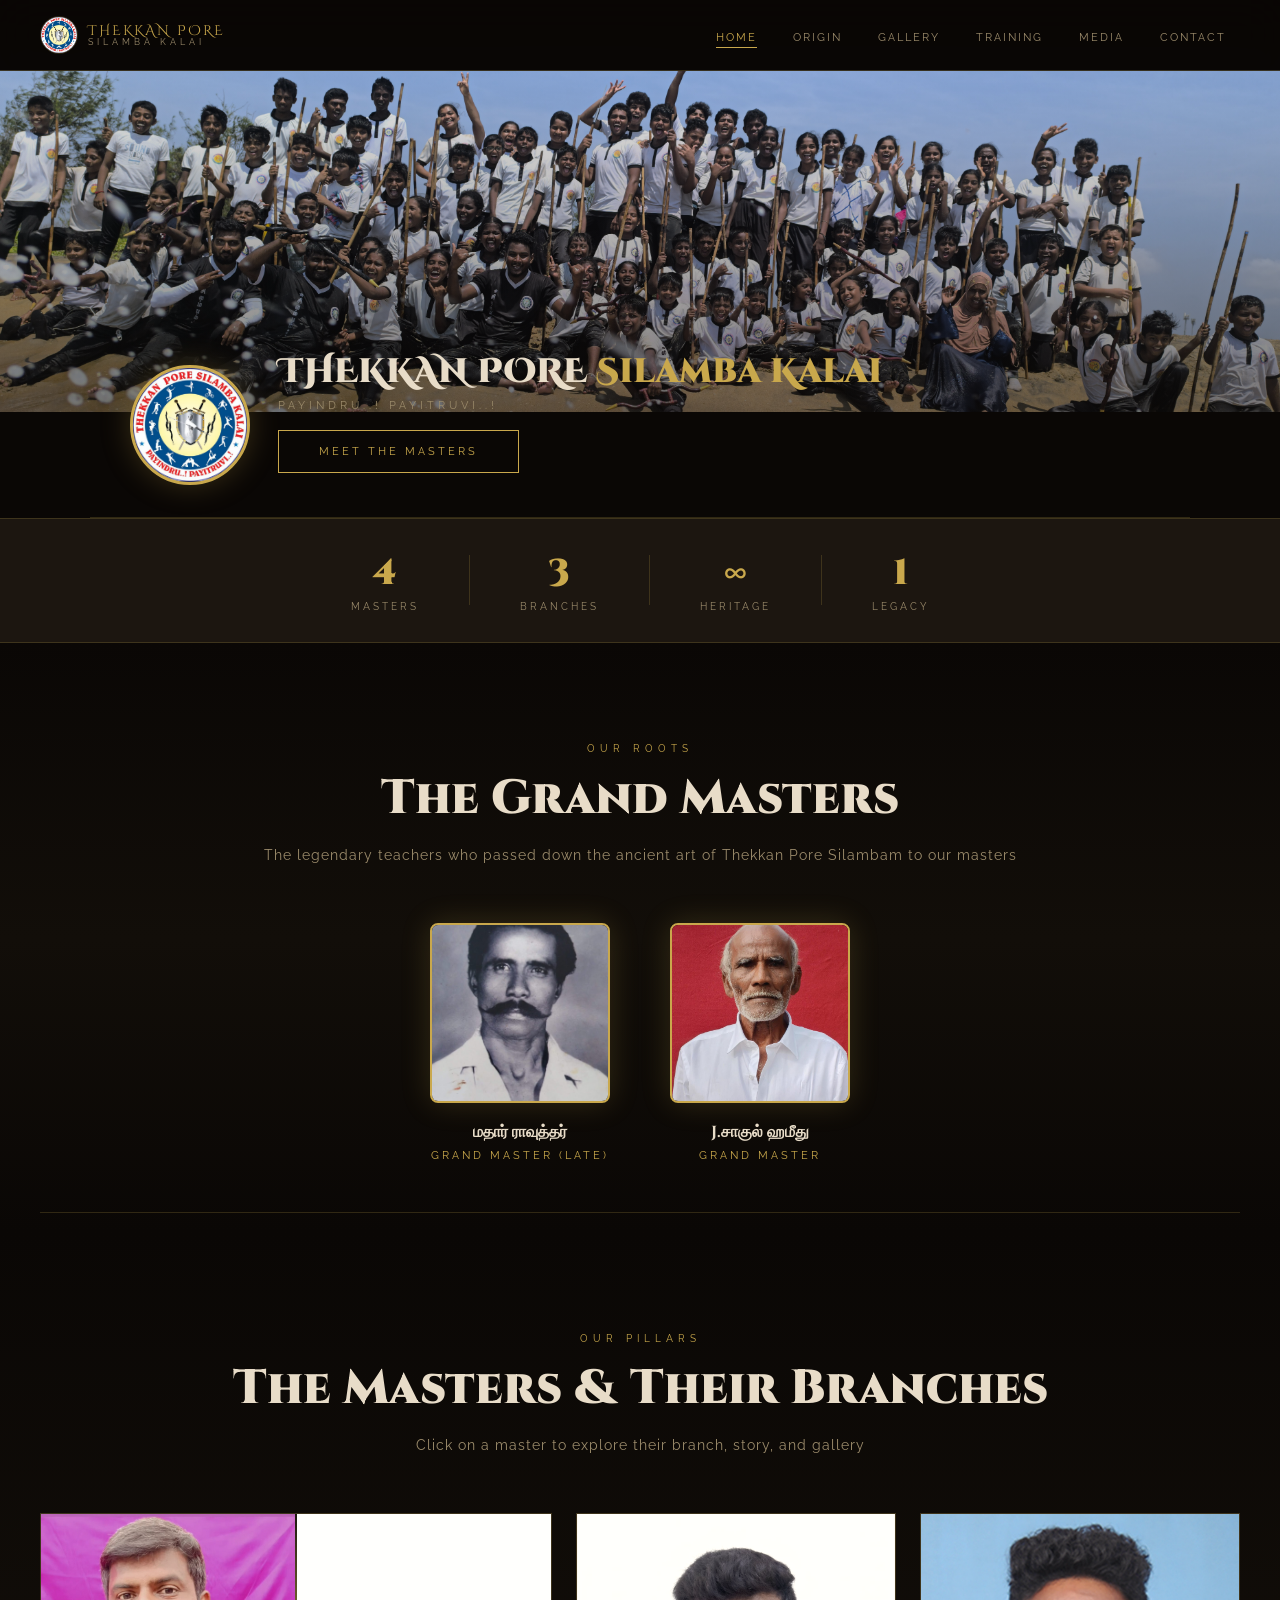
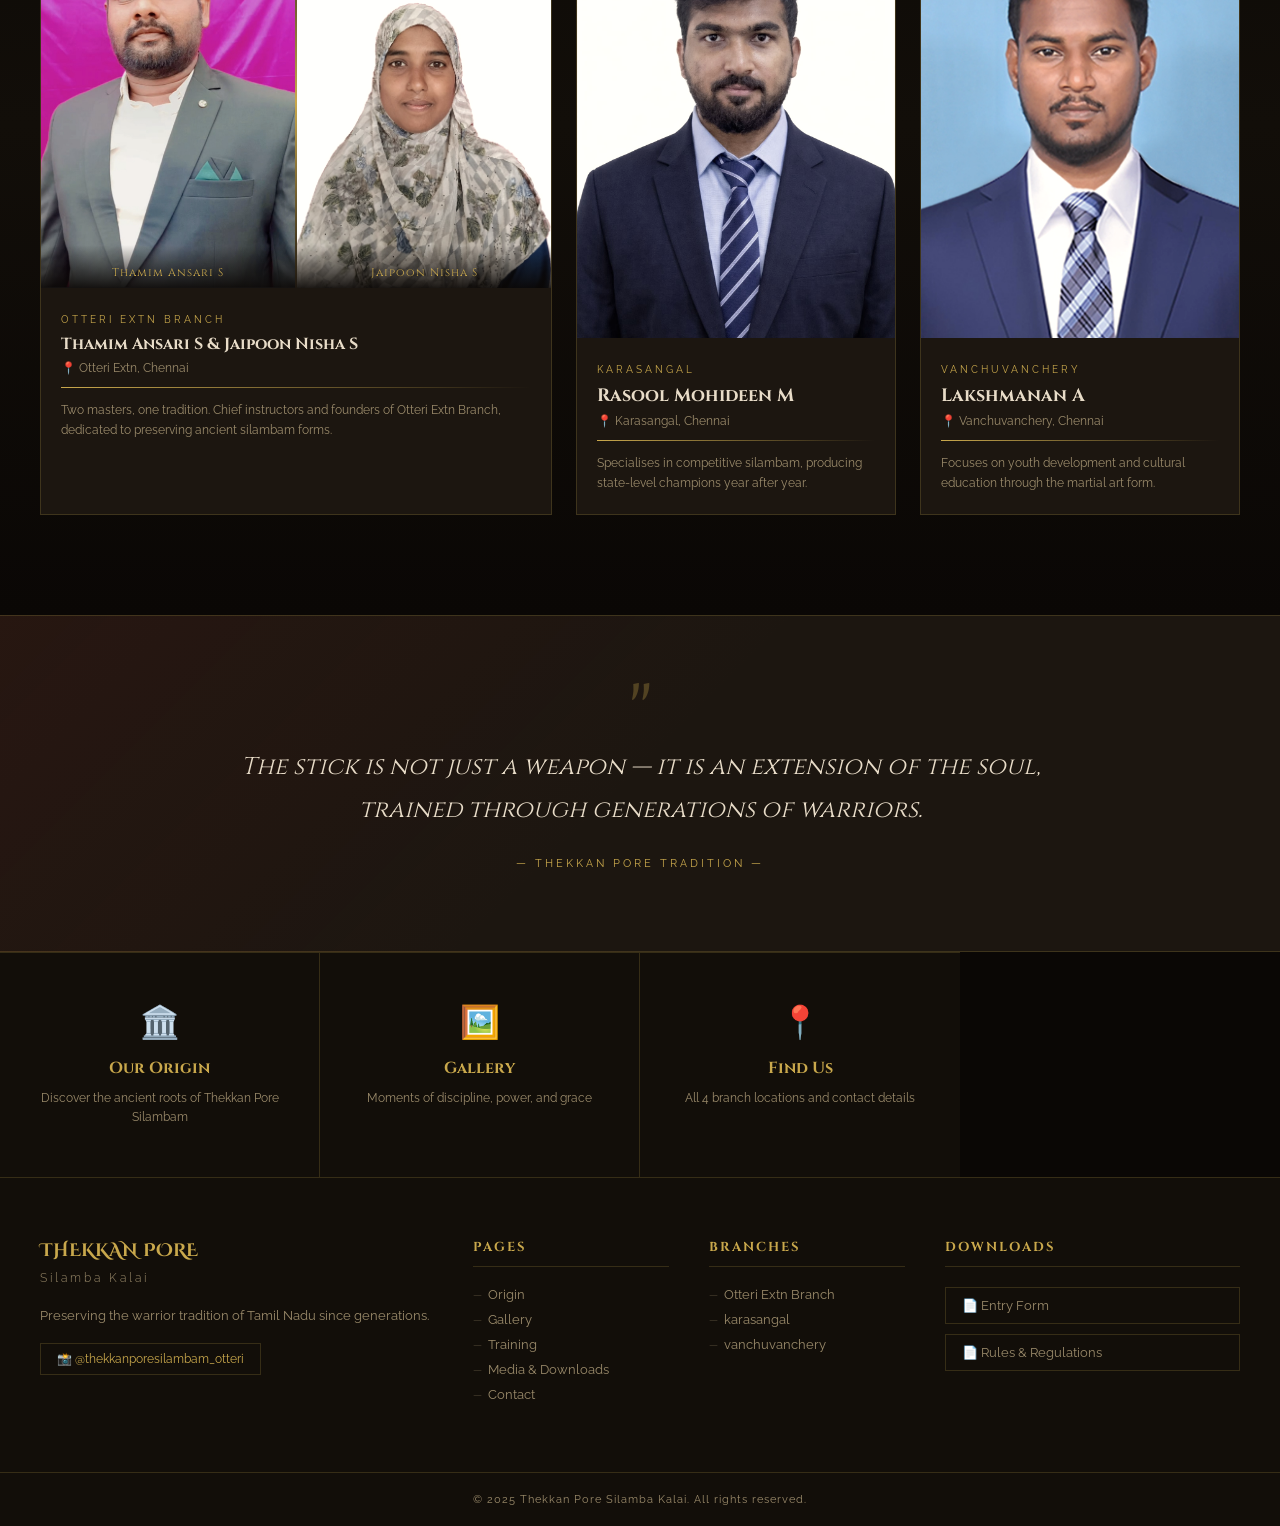
==== index.html @ deb28e99 "Add files via upload" ====
<!DOCTYPE html>
<html lang="en">
<head>
  <meta charset="UTF-8" />
  <meta name="viewport" content="width=device-width, initial-scale=1.0"/>
  <title>Thekkan Pore Silamba Kalai</title>
  <link rel="stylesheet" href="css/style.css" />
  <link href="https://fonts.googleapis.com/css2?family=Cinzel+Decorative:wght@700;900&family=Cinzel:wght@400;600;900&family=Raleway:wght@300;400;600&display=swap" rel="stylesheet"/>
</head>
<body>
  <!-- NAV -->
  <nav class="navbar" id="navbar">
    <div class="nav-logo">
      <img src="images/class-logo.png" alt="Silambam Class Logo" class="nav-class-logo" onerror="this.style.display='none'"/>
      <div class="nav-logo-text">
        <span class="logo-tamil">THEKKAN PORE</span>
        <span class="logo-sub">SILAMBA KALAI</span>
      </div>
    </div>
    <div class="nav-toggle" id="navToggle">☰</div>
    <ul class="nav-links" id="navLinks">
      <li><a href="index.html" class="active">Home</a></li>
      <li><a href="pages/origin.html">Origin</a></li>
      <li><a href="pages/gallery.html">Gallery</a></li>
      <li><a href="pages/training.html">Training</a></li>
      <li><a href="pages/media.html">Media</a></li>
      <li><a href="pages/contact.html">Contact</a></li>
    </ul>
  </nav>

  <!-- HERO BANNER -->
  <header class="hero-banner">
    <div class="hero-banner-img">
      <img src="images/banner.jpg" alt="Thekkan Pore Silamba Kalai Banner" onerror="this.style.display='none'"/>
    </div>
    <div class="hero-banner-overlay"></div>
  </header>

  <!-- PROFILE SECTION (YouTube-style) -->
  <div class="profile-section">
    <div class="profile-logo-wrap">
      <img src="images/profile-logo.png" alt="Thekkan Pore Silamba Kalai" class="profile-logo" onerror="this.src='images/class-logo.png'"/>
    </div>
    <div class="profile-info">
      <h1 class="profile-name">THEKKAN PORE <span>Silamba Kalai</span></h1>
      <p class="profile-tagline">PAYINDRU..! PAYITRUVI..!</p>
      <a href="#masters" class="hero-btn">Meet the Masters</a>
    </div>
  </div>

  <!-- ABOUT STRIP -->
  <section class="about-strip">
    <div class="strip-item">
      <span class="strip-num">4</span>
      <span class="strip-label">Masters</span>
    </div>
    <div class="strip-divider"></div>
    <div class="strip-item">
      <span class="strip-num">3</span>
      <span class="strip-label">Branches</span>
    </div>
    <div class="strip-divider"></div>
    <div class="strip-item">
      <span class="strip-num">∞</span>
      <span class="strip-label">Heritage</span>
    </div>
    <div class="strip-divider"></div>
    <div class="strip-item">
      <span class="strip-num">1</span>
      <span class="strip-label">Legacy</span>
    </div>
  </section>

  <!-- GRAND MASTERS SECTION -->
  <section class="masters-section" id="grandmasters" style="padding-bottom:20px;">
    <div class="section-header">
      <p class="section-pre">Our Roots</p>
      <h2 class="section-title">The Grand Masters</h2>
      <p class="section-desc">The legendary teachers who passed down the ancient art of Thekkan Pore Silambam to our masters</p>
    </div>
    <div style="display:flex;justify-content:center;gap:60px;flex-wrap:wrap;margin-top:40px;">

      <!-- Grand Master 1 -->
      <div class="scroll-reveal" style="text-align:center;">
        <div style="width:180px;height:180px;border-radius:8px;overflow:hidden;border:2px solid var(--gold);margin:0 auto 18px;box-shadow:0 0 30px rgba(201,168,76,0.2);">
          <img src="images/grandmaster1.jpg" alt="Grand Master 1"
            onerror="this.src='images/placeholder.jpg'"
            style="width:100%;height:100%;object-fit:cover;"/>
        </div>
        <h3 style="font-family:'Cinzel',serif;font-size:16px;color:var(--text);margin-bottom:6px;">மதார் ராவுத்தர்</h3>
        <p style="font-size:11px;letter-spacing:3px;color:var(--gold);text-transform:uppercase;">Grand Master (LATE)</p>
      </div>

      <!-- Grand Master 2 -->
      <div class="scroll-reveal" style="text-align:center;">
        <div style="width:180px;height:180px;border-radius:8px;overflow:hidden;border:2px solid var(--gold);margin:0 auto 18px;box-shadow:0 0 30px rgba(201,168,76,0.2);">
          <img src="images/grandmaster2.jpg" alt="Grand Master 2"
            onerror="this.src='images/placeholder.jpg'"
            style="width:100%;height:100%;object-fit:cover;"/>
        </div>
        <h3 style="font-family:'Cinzel',serif;font-size:16px;color:var(--text);margin-bottom:6px;">J.சாகுல் ஹமீது</h3>
        <p style="font-size:11px;letter-spacing:3px;color:var(--gold);text-transform:uppercase;">Grand Master</p>
      </div>

    </div>
    <div style="text-align:center;margin-top:50px;border-bottom:1px solid var(--border);padding-bottom:0;"></div>
  </section>

  <!-- MASTERS SECTION -->
  <section class="masters-section" id="masters">
    <div class="section-header">
      <p class="section-pre">Our Pillars</p>
      <h2 class="section-title">The Masters & Their Branches</h2>
      <p class="section-desc">Click on a master to explore their branch, story, and gallery</p>
    </div>
    <div class="masters-grid masters-grid-3">

      <!-- BRANCH I — 2 Masters side by side -->
      <div class="master-card branch1-double" onclick="window.location='pages/branch1.html'" data-branch="1">
        <div class="card-glow"></div>
        <!-- Double photo row -->
        <div class="double-img-row">
          <div class="double-img-wrap">
            <img src="images/master1.jpg" alt="Master 1" onerror="this.src='images/placeholder.jpg'" />
            <div class="double-name">Thamim Ansari S</div>
          </div>
          <div class="double-divider"></div>
          <div class="double-img-wrap">
            <img src="images/master2.jpg" alt="Master 2" onerror="this.src='images/placeholder.jpg'" />
            <div class="double-name">Jaipoon Nisha S</div>
          </div>
          <div class="card-overlay">
            <span class="card-cta">Enter Branch →</span>
          </div>
        </div>
        <div class="card-info">
          <span class="card-branch">Otteri Extn Branch</span>
          <h3 class="card-name" style="font-size:16px;">Thamim Ansari S &amp; Jaipoon Nisha S</h3>
          <p class="card-location">📍 Otteri Extn, Chennai</p>
          <div class="card-border-line"></div>
          <p class="card-desc">Two masters, one tradition. Chief instructors and founders of Otteri Extn Branch, dedicated to preserving ancient silambam forms.</p>
        </div>
      </div>

      <!-- BRANCH II — Master 3 -->
      <div class="master-card" onclick="window.location='pages/branch2.html'" data-branch="2">
        <div class="card-glow"></div>
        <div class="card-img-wrap">
          <img src="images/master3.jpg" alt="Master 3" onerror="this.src='images/placeholder.jpg'" />
          <div class="card-overlay">
            <span class="card-cta">Enter Branch →</span>
          </div>
        </div>
        <div class="card-info">
          <span class="card-branch">karasangal</span>
          <h3 class="card-name">Rasool Mohideen M</h3>
          <p class="card-location">📍 Karasangal, Chennai</p>
          <div class="card-border-line"></div>
          <p class="card-desc">Specialises in competitive silambam, producing state-level champions year after year.</p>
        </div>
      </div>

      <!-- BRANCH III — Master 4 -->
      <div class="master-card" onclick="window.location='pages/branch3.html'" data-branch="3">
        <div class="card-glow"></div>
        <div class="card-img-wrap">
          <img src="images/master4.jpg" alt="Master 4" onerror="this.src='images/placeholder.jpg'" />
          <div class="card-overlay">
            <span class="card-cta">Enter Branch →</span>
          </div>
        </div>
        <div class="card-info">
          <span class="card-branch">vanchuvanchery</span>
          <h3 class="card-name">Lakshmanan A</h3>
          <p class="card-location">📍 Vanchuvanchery, Chennai</p>
          <div class="card-border-line"></div>
          <p class="card-desc">Focuses on youth development and cultural education through the martial art form.</p>
        </div>
      </div>

    </div>
  </section>

  <!-- QUOTE BANNER -->
  <section class="quote-banner">
    <div class="quote-inner">
      <span class="quote-mark">"</span>
      <p class="quote-text">The stick is not just a weapon — it is an extension of the soul, trained through generations of warriors.</p>
      <span class="quote-author">— Thekkan Pore Tradition —  </span>
    </div>
  </section>

  <!-- QUICK LINKS -->
  <section class="quick-links">
    <a href="pages/origin.html" class="ql-card">
      <div class="ql-icon">🏛️</div>
      <h3>Our Origin</h3>
      <p>Discover the ancient roots of Thekkan Pore Silambam</p>
    </a>
    <a href="pages/gallery.html" class="ql-card">
      <div class="ql-icon">🖼️</div>
      <h3>Gallery</h3>
      <p>Moments of discipline, power, and grace</p>
    </a>
       </a>
    <a href="pages/contact.html" class="ql-card">
      <div class="ql-icon">📍</div>
      <h3>Find Us</h3>
      <p>All 4 branch locations and contact details</p>
    </a>
  </section>

  <!-- FOOTER -->
  <footer class="site-footer">
    <div class="footer-top">
      <div class="footer-brand">
        <h2>THEKKAN PORE<br/><span>Silamba Kalai</span></h2>
        <p>Preserving the warrior tradition of Tamil Nadu since generations.</p>
        <a href="https://instagram.com/thekkanporesilambam_otteri" target="_blank" class="insta-link">📸 @thekkanporesilambam_otteri</a>
      </div>
      <div class="footer-links">
        <h4>Pages</h4>
        <ul>
          <li><a href="pages/origin.html">Origin</a></li>
          <li><a href="pages/gallery.html">Gallery</a></li>
          <li><a href="pages/training.html">Training</a></li>
          <li><a href="pages/media.html">Media & Downloads</a></li>
          <li><a href="pages/contact.html">Contact</a></li>
        </ul>
      </div>
      <div class="footer-branches">
        <h4>Branches</h4>
        <ul>
          <li><a href="pages/branch1.html">Otteri Extn Branch</a></li>
          <li><a href="pages/branch2.html">karasangal</a></li>
          <li><a href="pages/branch3.html">vanchuvanchery</a></li>
        </ul>
      </div>
      <div class="footer-downloads">
        <h4>Downloads</h4>
        <a href="pdfs/entry-form.pdf" class="pdf-btn" download>📄 Entry Form</a>
        <a href="pdfs/rules.pdf" class="pdf-btn" download>📄 Rules & Regulations</a>
      </div>
    </div>
    <div class="footer-bottom">
      <p>© 2025 Thekkan Pore Silamba Kalai. All rights reserved.</p>
    </div>
  </footer>

  <script src="js/main.js"></script>
</body>
</html>
---- css/style.css ----
/* ===== CSS VARIABLES ===== */
:root {
  --gold: #C9A84C;
  --gold-light: #F0C96E;
  --gold-dark: #8B6914;
  --crimson: #8B1A1A;
  --crimson-light: #B22222;
  --dark: #0A0705;
  --dark2: #120E09;
  --dark3: #1C1610;
  --dark4: #2A2018;
  --text: #E8DCC8;
  --text-muted: #9B8B6B;
  --border: rgba(201,168,76,0.2);
  --shadow-gold: 0 0 40px rgba(201,168,76,0.15);
  --transition: all 0.4s cubic-bezier(0.23, 1, 0.32, 1);
}

/* ===== RESET & BASE ===== */
*, *::before, *::after { box-sizing: border-box; margin: 0; padding: 0; }

html { scroll-behavior: smooth; }

body {
  font-family: 'Raleway', sans-serif;
  background: var(--dark);
  color: var(--text);
  overflow-x: hidden;
  cursor: default;
}

/* ===== PARTICLE CANVAS ===== */
/* ===== SCROLLBAR ===== */
::-webkit-scrollbar { width: 6px; }
::-webkit-scrollbar-track { background: var(--dark2); }
::-webkit-scrollbar-thumb { background: var(--gold-dark); border-radius: 3px; }

/* ===== NAVBAR ===== */
.navbar {
  position: fixed;
  top: 0; left: 0; right: 0;
  z-index: 1000;
  display: flex;
  align-items: center;
  justify-content: space-between;
  padding: 16px 40px;
  background: rgba(10,7,5,0.85);
  backdrop-filter: blur(20px);
  border-bottom: 1px solid var(--border);
  transition: var(--transition);
}
.navbar.scrolled {
  padding: 10px 40px;
  background: rgba(10,7,5,0.97);
}
.nav-logo {
  display: flex;
  flex-direction: row;
  align-items: center;
  gap: 10px;
  line-height: 1;
  text-decoration: none;
}
.nav-class-logo {
  width: 38px;
  height: 38px;
  object-fit: contain;
  border-radius: 50%;
  border: 1px solid var(--border);
}
.nav-logo-text {
  display: flex;
  flex-direction: column;
  line-height: 1;
}
.logo-tamil {
  font-family: 'Cinzel Decorative', serif;
  font-size: 14px;
  color: var(--gold);
  letter-spacing: 2px;
}
.logo-sub {
  font-size: 9px;
  letter-spacing: 4px;
  color: var(--text-muted);
  text-transform: uppercase;
}
.nav-links {
  display: flex;
  list-style: none;
  gap: 8px;
}
.nav-links a {
  color: var(--text-muted);
  text-decoration: none;
  font-size: 11px;
  letter-spacing: 2px;
  text-transform: uppercase;
  padding: 8px 14px;
  border-radius: 2px;
  transition: var(--transition);
  position: relative;
}
.nav-links a::after {
  content: '';
  position: absolute;
  bottom: 4px; left: 50%; right: 50%;
  height: 1px;
  background: var(--gold);
  transition: var(--transition);
}
.nav-links a:hover::after,
.nav-links a.active::after {
  left: 14px; right: 14px;
}
.nav-links a:hover,
.nav-links a.active {
  color: var(--gold);
}
.nav-toggle {
  display: none;
  font-size: 22px;
  cursor: pointer;
  color: var(--gold);
}

/* ===== HERO BANNER (YouTube-style) ===== */
.hero-banner {
  position: relative;
  width: 100%;
  height: 38vh;
  min-height: 220px;
  max-height: 400px;
  overflow: hidden;
  margin-top: 70px;
  background: linear-gradient(180deg, #1C1008 0%, #0A0705 100%);
}
.hero-banner-img {
  position: absolute;
  inset: 0;
}
.hero-banner-img img {
  width: 100%;
  height: 100%;
  object-fit: cover;
  object-position: center;
  display: block;
}
.hero-banner-overlay {
  position: absolute;
  inset: 0;
  background: linear-gradient(180deg, rgba(10,7,5,0.1) 0%, rgba(10,7,5,0.55) 100%);
}

/* ===== PROFILE SECTION (YouTube-style) ===== */
.profile-section {
  max-width: 1100px;
  margin: 0 auto;
  padding: 0 40px;
  display: flex;
  align-items: flex-end;
  gap: 28px;
  position: relative;
  margin-top: -60px;
  padding-bottom: 32px;
  border-bottom: 1px solid var(--border);
  z-index: 10;
}
.profile-logo-wrap {
  flex-shrink: 0;
  width: 120px;
  height: 120px;
  border-radius: 50%;
  border: 3px solid var(--gold);
  overflow: hidden;
  background: var(--dark2);
  box-shadow: 0 0 30px rgba(201,168,76,0.25);
}
.profile-logo {
  width: 100%;
  height: 100%;
  object-fit: cover;
  display: block;
}
.profile-info {
  padding-bottom: 8px;
}
.profile-name {
  font-family: 'Cinzel Decorative', serif;
  font-size: clamp(18px, 3vw, 34px);
  font-weight: 900;
  color: var(--text);
  margin-bottom: 6px;
  line-height: 1.2;
}
.profile-name span {
  color: var(--gold);
}
.profile-tagline {
  font-size: 11px;
  letter-spacing: 4px;
  color: var(--text-muted);
  text-transform: uppercase;
  margin-bottom: 18px;
}
.hero-btn {
  display: inline-block;
  padding: 14px 40px;
  border: 1px solid var(--gold);
  color: var(--gold);
  text-decoration: none;
  font-size: 11px;
  letter-spacing: 3px;
  text-transform: uppercase;
  transition: var(--transition);
  position: relative;
  overflow: hidden;
}
.hero-btn::before {
  content: '';
  position: absolute;
  top: 0; left: -100%;
  width: 100%; height: 100%;
  background: var(--gold);
  transition: var(--transition);
  z-index: -1;
}
.hero-btn:hover {
  color: var(--dark);
}
.hero-btn:hover::before {
  left: 0;
}


/* ===== REVEAL ANIMATIONS ===== */
.reveal-up {
  opacity: 0;
  transform: translateY(30px);
  animation: revealUp 0.8s cubic-bezier(0.23,1,0.32,1) forwards;
}
.delay-1 { animation-delay: 0.2s; }
.delay-2 { animation-delay: 0.4s; }
.delay-3 { animation-delay: 0.6s; }
@keyframes revealUp {
  to { opacity: 1; transform: translateY(0); }
}

/* ===== ABOUT STRIP ===== */
.about-strip {
  display: flex;
  align-items: center;
  justify-content: center;
  gap: 0;
  padding: 30px 40px;
  background: var(--dark3);
  border-top: 1px solid var(--border);
  border-bottom: 1px solid var(--border);
  position: relative;
  z-index: 2;
}
.strip-item {
  display: flex;
  flex-direction: column;
  align-items: center;
  padding: 0 50px;
}
.strip-num {
  font-family: 'Cinzel', serif;
  font-size: 36px;
  font-weight: 900;
  color: var(--gold);
}
.strip-label {
  font-size: 10px;
  letter-spacing: 3px;
  text-transform: uppercase;
  color: var(--text-muted);
  margin-top: 4px;
}
.strip-divider {
  width: 1px;
  height: 50px;
  background: var(--border);
}

/* ===== SECTION HEADER ===== */
.section-header {
  text-align: center;
  margin-bottom: 60px;
}
.section-pre {
  font-size: 10px;
  letter-spacing: 5px;
  text-transform: uppercase;
  color: var(--gold);
  margin-bottom: 12px;
}
.section-title {
  font-family: 'Cinzel', serif;
  font-size: clamp(24px, 4vw, 48px);
  font-weight: 900;
  color: var(--text);
  margin-bottom: 16px;
}
.section-desc {
  color: var(--text-muted);
  font-size: 14px;
  letter-spacing: 1px;
}

/* ===== MASTERS SECTION ===== */
.masters-section {
  padding: 100px 40px;
  position: relative;
  z-index: 2;
  background: linear-gradient(180deg, var(--dark) 0%, var(--dark2) 50%, var(--dark) 100%);
}
.masters-grid {
  display: grid;
  grid-template-columns: repeat(4, 1fr);
  gap: 24px;
  max-width: 1300px;
  margin: 0 auto;
}
.master-card {
  background: var(--dark3);
  border: 1px solid var(--border);
  cursor: pointer;
  transition: var(--transition);
  position: relative;
  overflow: hidden;
  group: '';
}
.master-card:hover {
  transform: translateY(-8px);
  border-color: var(--gold);
  box-shadow: 0 20px 60px rgba(0,0,0,0.5), 0 0 30px rgba(201,168,76,0.1);
}
.card-glow {
  position: absolute;
  inset: -2px;
  background: linear-gradient(135deg, transparent 30%, rgba(201,168,76,0.08) 100%);
  opacity: 0;
  transition: var(--transition);
  pointer-events: none;
  z-index: 1;
}
.master-card:hover .card-glow { opacity: 1; }

.card-img-wrap {
  position: relative;
  aspect-ratio: 3/4;
  overflow: hidden;
}
.card-img-wrap img {
  width: 100%;
  height: 100%;
  object-fit: cover;
  transition: transform 0.6s cubic-bezier(0.23,1,0.32,1);
  filter: grayscale(20%) sepia(10%);
}
.master-card:hover .card-img-wrap img {
  transform: scale(1.06);
  filter: grayscale(0%);
}
.card-overlay {
  position: absolute;
  inset: 0;
  background: linear-gradient(to top, rgba(10,7,5,0.9) 0%, transparent 60%);
  display: flex;
  align-items: flex-end;
  justify-content: center;
  padding-bottom: 20px;
  opacity: 0;
  transition: var(--transition);
}
.master-card:hover .card-overlay {
  opacity: 1;
}
.card-cta {
  font-size: 11px;
  letter-spacing: 3px;
  text-transform: uppercase;
  color: var(--gold);
  border: 1px solid var(--gold);
  padding: 8px 20px;
}
.card-info {
  padding: 20px;
}
.card-branch {
  font-size: 10px;
  letter-spacing: 3px;
  text-transform: uppercase;
  color: var(--gold);
}
.card-name {
  font-family: 'Cinzel', serif;
  font-size: 18px;
  font-weight: 700;
  color: var(--text);
  margin: 6px 0;
}
.card-location {
  font-size: 12px;
  color: var(--text-muted);
  margin-bottom: 12px;
}
.card-border-line {
  height: 1px;
  background: linear-gradient(90deg, var(--gold), transparent);
  margin-bottom: 12px;
}
.card-desc {
  font-size: 12px;
  color: var(--text-muted);
  line-height: 1.7;
}

/* ===== QUOTE BANNER ===== */
.quote-banner {
  padding: 80px 40px;
  background:
    linear-gradient(135deg, rgba(139,26,26,0.1) 0%, transparent 50%),
    var(--dark3);
  border-top: 1px solid var(--border);
  border-bottom: 1px solid var(--border);
  position: relative;
  z-index: 2;
}
.quote-inner {
  max-width: 800px;
  margin: 0 auto;
  text-align: center;
}
.quote-mark {
  font-family: 'Cinzel Decorative', serif;
  font-size: 80px;
  color: var(--gold);
  opacity: 0.3;
  line-height: 0.5;
  display: block;
  margin-bottom: 10px;
}
.quote-text {
  font-family: 'Cinzel', serif;
  font-size: clamp(16px, 2.5vw, 24px);
  font-weight: 400;
  color: var(--text);
  line-height: 1.8;
  font-style: italic;
  margin-bottom: 20px;
}
.quote-author {
  font-size: 11px;
  letter-spacing: 3px;
  text-transform: uppercase;
  color: var(--gold);
}

/* ===== QUICK LINKS ===== */
.quick-links {
  display: grid;
  grid-template-columns: repeat(4, 1fr);
  position: relative;
  z-index: 2;
}
.ql-card {
  padding: 50px 30px;
  background: var(--dark2);
  border-right: 1px solid var(--border);
  border-top: 1px solid var(--border);
  text-decoration: none;
  color: inherit;
  transition: var(--transition);
  text-align: center;
  display: block;
}
.ql-card:last-child { border-right: none; }
.ql-card:hover {
  background: var(--dark3);
}
.ql-icon {
  font-size: 32px;
  margin-bottom: 16px;
  display: block;
}
.ql-card h3 {
  font-family: 'Cinzel', serif;
  font-size: 16px;
  color: var(--gold);
  margin-bottom: 10px;
}
.ql-card p {
  font-size: 12px;
  color: var(--text-muted);
  line-height: 1.6;
}

/* ===== FOOTER ===== */
.site-footer {
  background: var(--dark2);
  border-top: 1px solid var(--border);
  position: relative;
  z-index: 2;
}
.footer-top {
  display: grid;
  grid-template-columns: 2fr 1fr 1fr 1.5fr;
  gap: 40px;
  padding: 60px 40px;
  max-width: 1300px;
  margin: 0 auto;
}
.footer-brand h2 {
  font-family: 'Cinzel Decorative', serif;
  font-size: 18px;
  color: var(--gold);
  line-height: 1.4;
  margin-bottom: 16px;
}
.footer-brand h2 span {
  font-size: 12px;
  letter-spacing: 3px;
  color: var(--text-muted);
  font-family: 'Raleway', sans-serif;
  font-weight: 300;
}
.footer-brand p {
  font-size: 13px;
  color: var(--text-muted);
  line-height: 1.7;
  margin-bottom: 16px;
}
.insta-link {
  display: inline-block;
  color: var(--gold);
  text-decoration: none;
  font-size: 12px;
  border: 1px solid var(--border);
  padding: 8px 16px;
  transition: var(--transition);
}
.insta-link:hover { border-color: var(--gold); }
.footer-links h4,
.footer-branches h4,
.footer-downloads h4 {
  font-family: 'Cinzel', serif;
  font-size: 13px;
  color: var(--gold);
  letter-spacing: 2px;
  text-transform: uppercase;
  margin-bottom: 20px;
  padding-bottom: 10px;
  border-bottom: 1px solid var(--border);
}
.footer-links ul,
.footer-branches ul {
  list-style: none;
}
.footer-links ul li,
.footer-branches ul li {
  margin-bottom: 10px;
}
.footer-links a,
.footer-branches a {
  color: var(--text-muted);
  text-decoration: none;
  font-size: 13px;
  transition: var(--transition);
  display: flex;
  align-items: center;
  gap: 6px;
}
.footer-links a:hover,
.footer-branches a:hover { color: var(--gold); }
.footer-links a::before,
.footer-branches a::before {
  content: '—';
  opacity: 0.4;
  font-size: 10px;
}
.pdf-btn {
  display: block;
  color: var(--text-muted);
  text-decoration: none;
  font-size: 13px;
  padding: 10px 16px;
  border: 1px solid var(--border);
  margin-bottom: 10px;
  transition: var(--transition);
}
.pdf-btn:hover {
  border-color: var(--gold);
  color: var(--gold);
  background: rgba(201,168,76,0.05);
}
.footer-bottom {
  border-top: 1px solid var(--border);
  padding: 20px 40px;
  text-align: center;
}
.footer-bottom p {
  font-size: 11px;
  color: var(--text-muted);
  letter-spacing: 1px;
}

/* ===== PAGE TRANSITION ===== */
.page-transition {
  position: fixed;
  inset: 0;
  background: var(--dark);
  z-index: 9999;
  display: flex;
  align-items: center;
  justify-content: center;
  pointer-events: none;
  opacity: 0;
  transition: opacity 0.3s ease;
}
.page-transition.active {
  opacity: 1;
  pointer-events: all;
}
.pt-logo {
  font-family: 'Cinzel Decorative', serif;
  font-size: 24px;
  color: var(--gold);
  animation: ptPulse 0.8s ease infinite alternate;
}
@keyframes ptPulse {
  from { opacity: 0.4; transform: scale(0.95); }
  to { opacity: 1; transform: scale(1.05); }
}

/* ===== INNER PAGE HERO ===== */
.page-hero {
  height: 45vh;
  min-height: 300px;
  display: flex;
  align-items: center;
  justify-content: center;
  position: relative;
  overflow: hidden;
  background:
    radial-gradient(ellipse at 50% 100%, rgba(139,26,26,0.3) 0%, transparent 60%),
    linear-gradient(180deg, #0A0705 0%, #1C1008 100%);
  margin-top: 70px;
}
.page-hero::after {
  content: '';
  position: absolute;
  bottom: 0; left: 0; right: 0;
  height: 2px;
  background: linear-gradient(90deg, transparent, var(--gold), transparent);
}
.page-hero-content {
  text-align: center;
  z-index: 2;
  padding: 20px;
}
.page-hero-content .section-pre {
  margin-bottom: 12px;
}
.page-hero-content h1 {
  font-family: 'Cinzel Decorative', serif;
  font-size: clamp(24px, 5vw, 56px);
  font-weight: 900;
  color: var(--text);
}
.page-hero-content h1 span {
  color: var(--gold);
}

/* ===== SECTION BLOCK ===== */
.section-block {
  max-width: 1100px;
  margin: 0 auto;
  padding: 80px 40px;
  position: relative;
  z-index: 2;
}

/* ===== GALLERY GRID ===== */
.gallery-grid {
  display: grid;
  grid-template-columns: repeat(auto-fill, minmax(260px, 1fr));
  gap: 16px;
  margin-top: 40px;
}
.gallery-item {
  aspect-ratio: 4/3;
  overflow: hidden;
  border: 1px solid var(--border);
  cursor: pointer;
  position: relative;
}
.gallery-item img {
  width: 100%; height: 100%;
  object-fit: cover;
  transition: transform 0.5s ease, filter 0.5s ease;
  filter: grayscale(20%);
}
.gallery-item:hover img {
  transform: scale(1.08);
  filter: grayscale(0%);
}
.gallery-item-overlay {
  position: absolute;
  inset: 0;
  background: rgba(10,7,5,0.5);
  display: flex;
  align-items: center;
  justify-content: center;
  opacity: 0;
  transition: var(--transition);
}
.gallery-item:hover .gallery-item-overlay {
  opacity: 1;
}
.gallery-item-overlay span {
  font-size: 11px;
  letter-spacing: 2px;
  color: var(--gold);
  text-transform: uppercase;
  border: 1px solid var(--gold);
  padding: 8px 16px;
}

/* ===== UPLOAD SECTION ===== */
.upload-section {
  background: var(--dark3);
  border: 1px solid var(--border);
  padding: 40px;
  margin: 40px 0;
  text-align: center;
}
.upload-section h3 {
  font-family: 'Cinzel', serif;
  color: var(--gold);
  margin-bottom: 8px;
  font-size: 20px;
}
.upload-section p {
  color: var(--text-muted);
  font-size: 13px;
  margin-bottom: 24px;
}
.upload-form {
  display: flex;
  flex-direction: column;
  align-items: center;
  gap: 16px;
  max-width: 400px;
  margin: 0 auto;
}
.upload-input {
  width: 100%;
  padding: 12px 16px;
  background: var(--dark2);
  border: 1px solid var(--border);
  color: var(--text);
  font-family: 'Raleway', sans-serif;
  font-size: 13px;
  outline: none;
  transition: var(--transition);
}
.upload-input:focus { border-color: var(--gold); }
.upload-btn {
  padding: 12px 32px;
  background: transparent;
  border: 1px solid var(--gold);
  color: var(--gold);
  font-family: 'Raleway', sans-serif;
  font-size: 11px;
  letter-spacing: 3px;
  text-transform: uppercase;
  cursor: pointer;
  transition: var(--transition);
  position: relative;
  overflow: hidden;
}
.upload-btn::before {
  content: '';
  position: absolute;
  top: 0; left: -100%;
  width: 100%; height: 100%;
  background: var(--gold);
  transition: var(--transition);
  z-index: -1;
}
.upload-btn:hover {
  color: var(--dark);
}
.upload-btn:hover::before { left: 0; }
.msg-success {
  color: #5cb85c;
  font-size: 13px;
  display: none;
}
.msg-error {
  color: var(--crimson-light);
  font-size: 13px;
  display: none;
}

/* ===== BRANCH PAGE SPECIFIC ===== */
.branch-hero-img {
  position: absolute;
  inset: 0;
  z-index: 0;
}
.branch-hero-img img {
  width: 100%; height: 100%;
  object-fit: cover;
  object-position: center center;
  opacity: 0.75;
  filter: none;
}
.master-profile {
  display: grid;
  grid-template-columns: 300px 1fr;
  gap: 50px;
  margin-bottom: 60px;
  align-items: start;
}
.master-profile-img {
  position: relative;
}
.master-profile-img img {
  width: 100%;
  border: 2px solid var(--border);
  display: block;
  filter: sepia(10%);
}
.master-profile-img::after {
  content: '';
  position: absolute;
  bottom: -10px; right: -10px;
  width: 80%; height: 80%;
  border-bottom: 2px solid var(--gold);
  border-right: 2px solid var(--gold);
  pointer-events: none;
}
.master-profile-info h2 {
  font-family: 'Cinzel', serif;
  font-size: 36px;
  color: var(--gold);
  margin-bottom: 8px;
}
.master-profile-info .branch-tag {
  font-size: 11px;
  letter-spacing: 3px;
  text-transform: uppercase;
  color: var(--text-muted);
  margin-bottom: 24px;
  display: block;
}
.master-profile-info p {
  color: var(--text-muted);
  line-height: 1.8;
  font-size: 15px;
  margin-bottom: 16px;
}
.info-grid {
  display: grid;
  grid-template-columns: 1fr 1fr;
  gap: 16px;
  margin-top: 30px;
}
.info-item {
  background: var(--dark3);
  border-left: 2px solid var(--gold);
  padding: 12px 16px;
}
.info-item .label {
  font-size: 10px;
  letter-spacing: 2px;
  text-transform: uppercase;
  color: var(--text-muted);
  margin-bottom: 4px;
}
.info-item .value {
  font-family: 'Cinzel', serif;
  font-size: 15px;
  color: var(--text);
}

/* ===== CONTACT / LOCATION ===== */
.locations-grid {
  display: grid;
  grid-template-columns: repeat(2, 1fr);
  gap: 24px;
  margin-top: 40px;
}
.location-card {
  background: var(--dark3);
  border: 1px solid var(--border);
  padding: 30px;
  transition: var(--transition);
}
.location-card:hover {
  border-color: var(--gold);
}
.location-card h3 {
  font-family: 'Cinzel', serif;
  color: var(--gold);
  font-size: 18px;
  margin-bottom: 8px;
}
.location-card .loc-master {
  font-size: 11px;
  letter-spacing: 2px;
  text-transform: uppercase;
  color: var(--text-muted);
  margin-bottom: 16px;
  padding-bottom: 16px;
  border-bottom: 1px solid var(--border);
}
.location-card p {
  font-size: 13px;
  color: var(--text-muted);
  line-height: 1.8;
  margin-bottom: 8px;
}
.location-card a {
  color: var(--gold);
  text-decoration: none;
  font-size: 12px;
}

/* ===== TIMELINE ===== */
.timeline {
  position: relative;
  padding: 20px 0;
}
.timeline::before {
  content: '';
  position: absolute;
  left: 24px; top: 0; bottom: 0;
  width: 1px;
  background: linear-gradient(180deg, transparent, var(--gold), transparent);
}
.timeline-item {
  display: flex;
  gap: 40px;
  margin-bottom: 50px;
  position: relative;
}
.timeline-dot {
  flex-shrink: 0;
  width: 48px; height: 48px;
  background: var(--dark3);
  border: 2px solid var(--gold);
  display: flex;
  align-items: center;
  justify-content: center;
  font-family: 'Cinzel', serif;
  font-size: 13px;
  color: var(--gold);
  z-index: 1;
}
.timeline-content h3 {
  font-family: 'Cinzel', serif;
  font-size: 20px;
  color: var(--text);
  margin-bottom: 8px;
}
.timeline-content p {
  font-size: 14px;
  color: var(--text-muted);
  line-height: 1.8;
}

/* ===== RESPONSIVE ===== */
@media (max-width: 1024px) {
  .masters-grid { grid-template-columns: repeat(2, 1fr); }
  .quick-links { grid-template-columns: repeat(2, 1fr); }
  .footer-top { grid-template-columns: 1fr 1fr; }
}
@media (max-width: 768px) {
  .navbar { padding: 14px 20px; }
  .nav-links { 
    display: none;
    flex-direction: column;
    position: absolute;
    top: 100%; left: 0; right: 0;
    background: rgba(10,7,5,0.98);
    padding: 20px;
    border-bottom: 1px solid var(--border);
    gap: 4px;
  }
  .nav-links.open { display: flex; }
  .nav-toggle { display: block; }
  .masters-grid { grid-template-columns: 1fr; }
  .quick-links { grid-template-columns: 1fr 1fr; }
  .footer-top { grid-template-columns: 1fr; padding: 40px 20px; }
  .about-strip { gap: 0; flex-wrap: wrap; }
  .strip-item { padding: 20px 30px; }
  .master-profile { grid-template-columns: 1fr; }
  .locations-grid { grid-template-columns: 1fr; }
  .info-grid { grid-template-columns: 1fr; }
  .section-block { padding: 60px 20px; }
  .masters-section { padding: 60px 20px; }
  /* Banner & profile responsive */
  .hero-banner { height: 28vw; min-height: 160px; }
  .profile-section { padding: 0 20px 24px; gap: 16px; margin-top: -44px; }
  .profile-logo-wrap { width: 88px; height: 88px; }
  .profile-name { font-size: clamp(14px, 4vw, 22px); }
}
@media (max-width: 480px) {
  .quick-links { grid-template-columns: 1fr; }
  .ql-card { border-right: none; border-bottom: 1px solid var(--border); }
}

/* ===== SCROLL REVEAL ===== */
.scroll-reveal {
  opacity: 0;
  transform: translateY(40px);
  transition: opacity 0.7s ease, transform 0.7s cubic-bezier(0.23,1,0.32,1);
}
.scroll-reveal.visible {
  opacity: 1;
  transform: translateY(0);
}

/* ===== LIGHTBOX ===== */
.lightbox {
  position: fixed;
  inset: 0;
  background: rgba(0,0,0,0.92);
  z-index: 10000;
  display: none;
  align-items: center;
  justify-content: center;
}
.lightbox.open { display: flex; }
.lightbox img {
  max-width: 90vw;
  max-height: 85vh;
  object-fit: contain;
  border: 1px solid var(--border);
}
.lightbox-close {
  position: absolute;
  top: 24px; right: 30px;
  font-size: 30px;
  color: var(--gold);
  cursor: pointer;
  line-height: 1;
}

/* ===== DELETE BUTTON ON GALLERY ITEMS ===== */
.gallery-item-overlay {
  flex-direction: column;
  gap: 8px;
}
.del-btn {
  font-size: 18px;
  cursor: pointer;
  opacity: 0.7;
  transition: opacity 0.2s;
  line-height: 1;
  padding: 4px 8px;
}
.del-btn:hover { opacity: 1; transform: scale(1.2); }
.view-btn {
  font-size: 11px;
  letter-spacing: 2px;
  color: var(--gold);
  text-transform: uppercase;
  border: 1px solid var(--gold);
  padding: 6px 14px;
  cursor: pointer;
}

/* ===== 3-BRANCH GRID WITH DOUBLE MASTER CARD ===== */
.masters-grid-3 {
  grid-template-columns: 1.6fr 1fr 1fr;
}

/* Branch I double card */
.branch1-double {
  cursor: pointer;
}
.double-img-row {
  position: relative;
  display: flex;
  aspect-ratio: 3/2.2;
  overflow: hidden;
}
.double-img-wrap {
  flex: 1;
  position: relative;
  overflow: hidden;
}
.double-img-wrap img {
  width: 100%;
  height: 100%;
  object-fit: cover;
  object-position: top;
  transition: transform 0.6s cubic-bezier(0.23,1,0.32,1);
  filter: grayscale(20%) sepia(10%);
}
.branch1-double:hover .double-img-wrap img {
  transform: scale(1.06);
  filter: grayscale(0%);
}
.double-divider {
  width: 2px;
  background: linear-gradient(180deg, transparent, var(--gold), transparent);
  z-index: 2;
  flex-shrink: 0;
}
.double-name {
  position: absolute;
  bottom: 0; left: 0; right: 0;
  background: linear-gradient(to top, rgba(10,7,5,0.9), transparent);
  color: var(--gold);
  font-family: 'Cinzel', serif;
  font-size: 11px;
  letter-spacing: 1px;
  text-align: center;
  padding: 20px 6px 8px;
  z-index: 2;
}
.double-img-row .card-overlay {
  position: absolute;
  inset: 0;
  background: rgba(10,7,5,0.5);
  display: flex;
  align-items: center;
  justify-content: center;
  opacity: 0;
  transition: var(--transition);
  z-index: 3;
}
.branch1-double:hover .double-img-row .card-overlay {
  opacity: 1;
}

/* responsive */
@media (max-width: 1024px) {
  .masters-grid-3 {
    grid-template-columns: 1fr 1fr;
  }
  .branch1-double {
    grid-column: 1 / -1;
  }
  .double-img-row {
    aspect-ratio: 16/7;
  }
}
@media (max-width: 600px) {
  .masters-grid-3 {
    grid-template-columns: 1fr;
  }
  .branch1-double {
    grid-column: auto;
  }
}
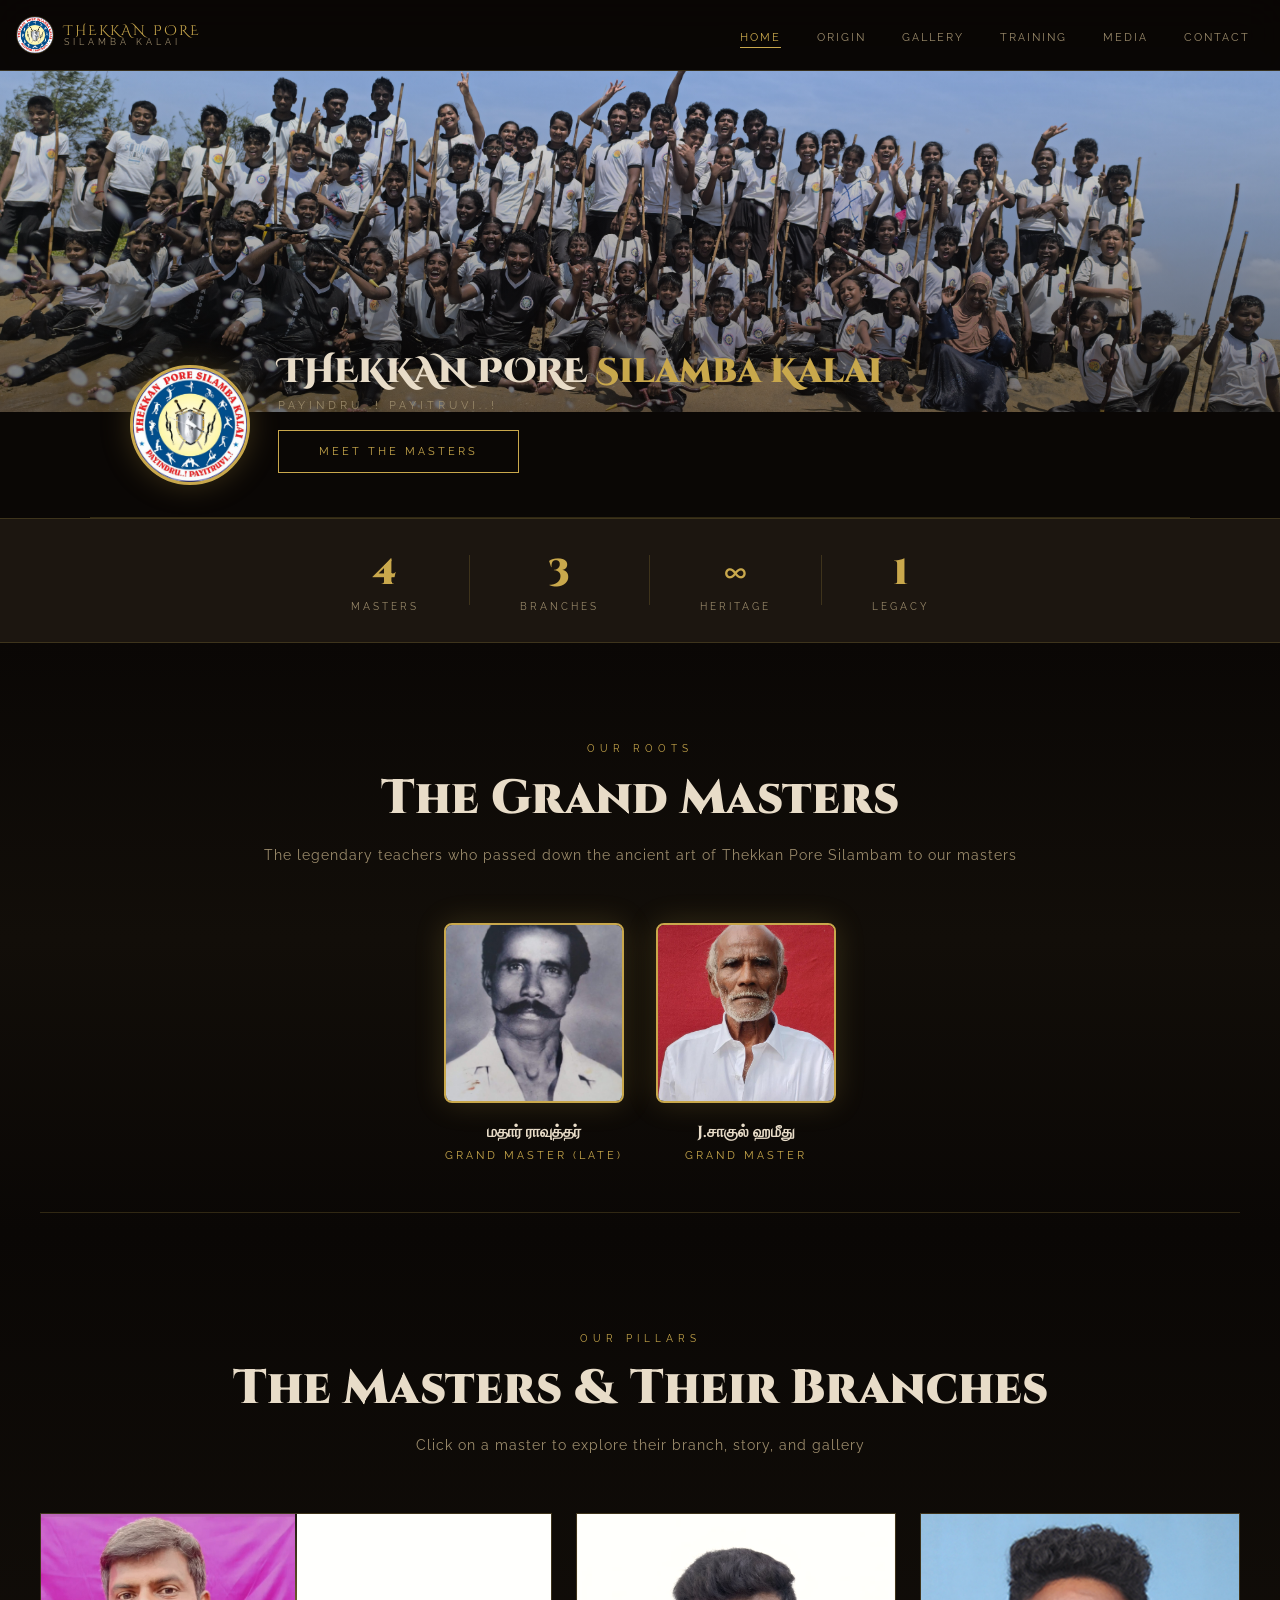
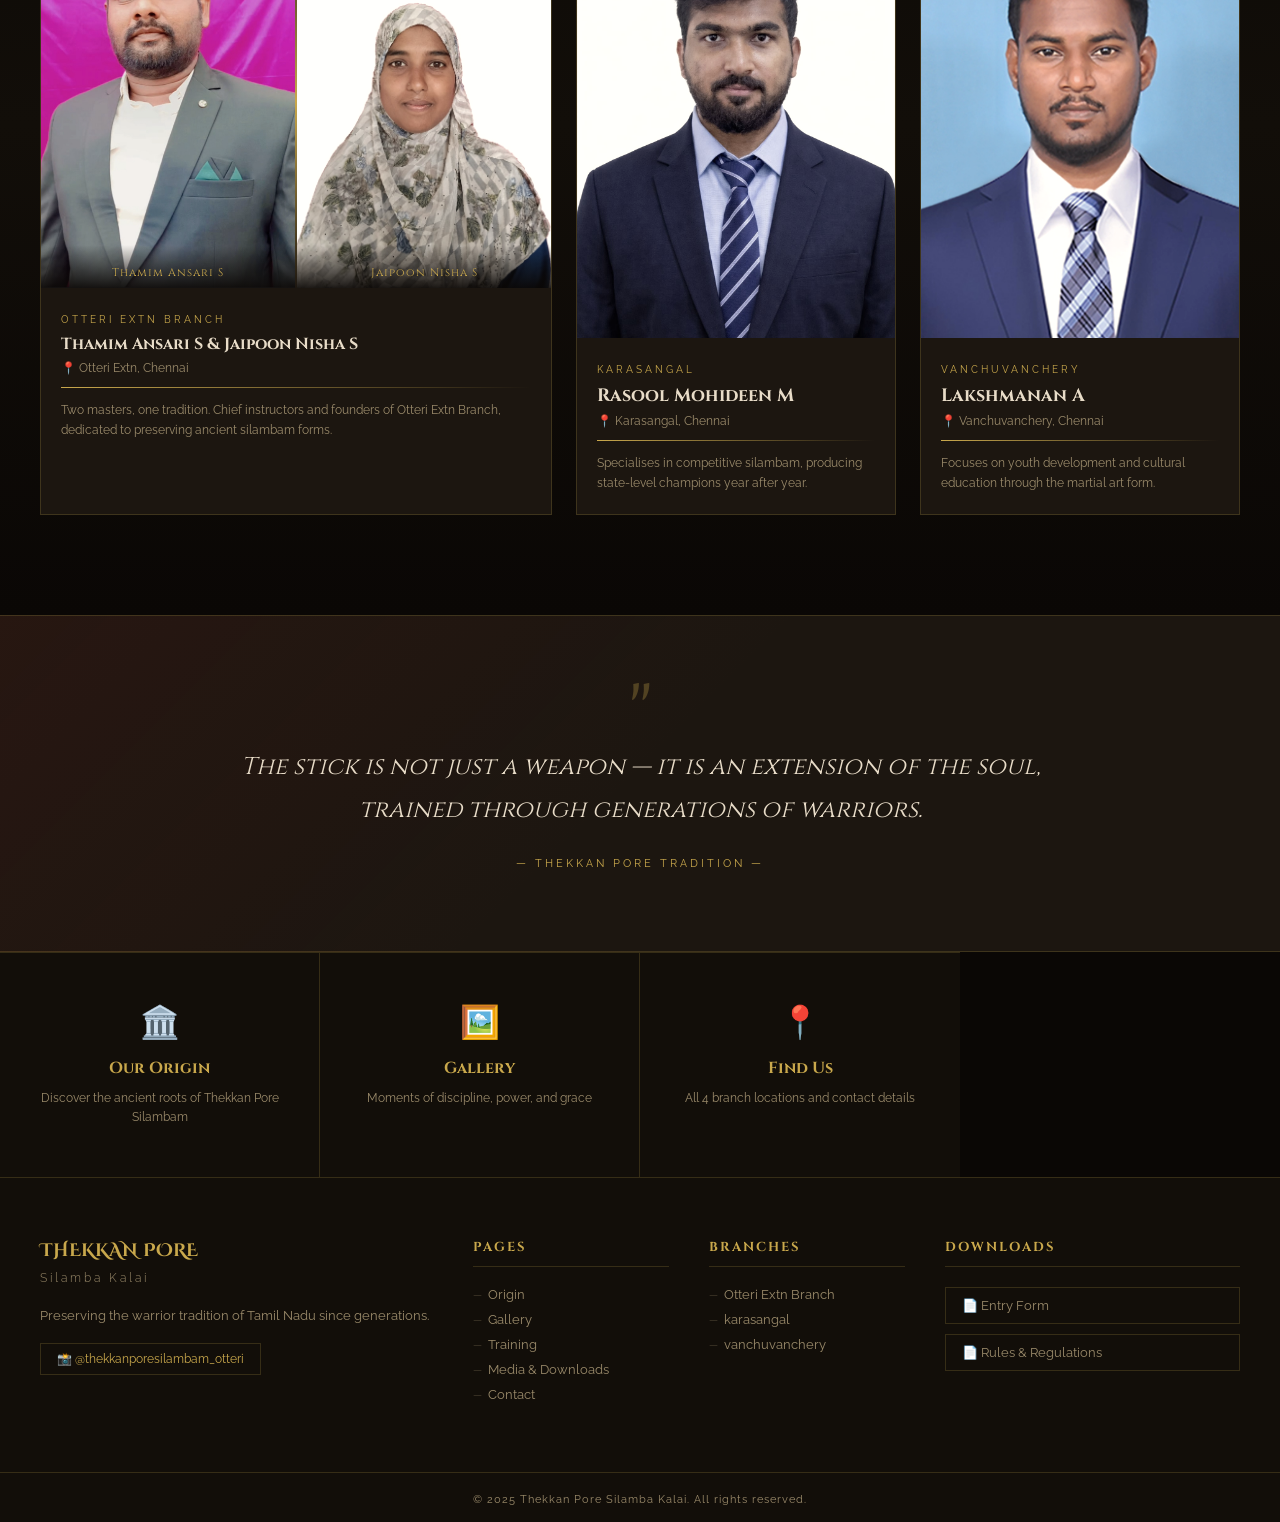
==== commit 8e1d49ed: "Add files via upload" ====
--- a/index.html
+++ b/index.html
@@ -78,7 +78,7 @@
       <h2 class="section-title">The Grand Masters</h2>
       <p class="section-desc">The legendary teachers who passed down the ancient art of Thekkan Pore Silambam to our masters</p>
     </div>
-    <div style="display:flex;justify-content:center;gap:60px;flex-wrap:wrap;margin-top:40px;">
+    <div style="display:flex;justify-content:center;gap:32px;flex-wrap:wrap;margin-top:40px;">
 
       <!-- Grand Master 1 -->
       <div class="scroll-reveal" style="text-align:center;">
--- a/css/style.css
+++ b/css/style.css
@@ -980,39 +980,208 @@
   .quick-links { grid-template-columns: repeat(2, 1fr); }
   .footer-top { grid-template-columns: 1fr 1fr; }
 }
+
 @media (max-width: 768px) {
-  .navbar { padding: 14px 20px; }
+  /* --- NAVBAR --- */
+  .navbar { padding: 12px 16px; }
+  .navbar.scrolled { padding: 10px 16px; }
   .nav-links { 
     display: none;
     flex-direction: column;
     position: absolute;
     top: 100%; left: 0; right: 0;
     background: rgba(10,7,5,0.98);
-    padding: 20px;
+    padding: 16px;
     border-bottom: 1px solid var(--border);
-    gap: 4px;
+    gap: 2px;
+    max-height: 80vh;
+    overflow-y: auto;
   }
   .nav-links.open { display: flex; }
-  .nav-toggle { display: block; }
+  .nav-links a {
+    padding: 12px 16px;
+    font-size: 12px;
+    border-bottom: 1px solid rgba(201,168,76,0.08);
+  }
+  .nav-links a::after { display: none; }
+  .nav-toggle { display: block; font-size: 24px; padding: 4px; }
+  .logo-tamil { font-size: 12px; letter-spacing: 1px; }
+  .logo-sub { font-size: 8px; letter-spacing: 2px; }
+  .nav-class-logo { width: 32px; height: 32px; }
+
+  /* --- HERO BANNER --- */
+  .hero-banner { 
+    height: 40vw; 
+    min-height: 150px; 
+    max-height: 260px;
+    margin-top: 58px;
+  }
+
+  /* --- PROFILE SECTION --- */
+  .profile-section { 
+    padding: 0 16px 20px; 
+    gap: 14px; 
+    margin-top: -40px;
+    flex-wrap: nowrap;
+    align-items: flex-end;
+  }
+  .profile-logo-wrap { 
+    width: 80px; 
+    height: 80px; 
+    flex-shrink: 0;
+    border-width: 2px;
+  }
+  .profile-info { padding-bottom: 4px; }
+  .profile-name { 
+    font-size: clamp(13px, 4.5vw, 20px);
+    margin-bottom: 4px;
+  }
+  .profile-tagline { 
+    font-size: 9px; 
+    letter-spacing: 2px;
+    margin-bottom: 12px;
+  }
+  .hero-btn {
+    padding: 10px 24px;
+    font-size: 10px;
+    letter-spacing: 2px;
+  }
+
+  /* --- ABOUT STRIP --- */
+  .about-strip { 
+    gap: 0; 
+    flex-wrap: wrap;
+    padding: 0;
+  }
+  .strip-item { 
+    padding: 18px 20px;
+    width: 50%;
+    border-bottom: 1px solid var(--border);
+  }
+  .strip-item:nth-child(odd) { border-right: 1px solid var(--border); }
+  .strip-num { font-size: 28px; }
+  .strip-label { font-size: 9px; letter-spacing: 2px; }
+  .strip-divider { display: none; }
+
+  /* --- SECTION HEADER --- */
+  .section-header { margin-bottom: 36px; }
+  .section-title { font-size: clamp(20px, 5vw, 32px); }
+  .section-desc { font-size: 13px; padding: 0 8px; }
+
+  /* --- MASTERS SECTION --- */
+  .masters-section { padding: 50px 16px; }
   .masters-grid { grid-template-columns: 1fr; }
-  .quick-links { grid-template-columns: 1fr 1fr; }
-  .footer-top { grid-template-columns: 1fr; padding: 40px 20px; }
-  .about-strip { gap: 0; flex-wrap: wrap; }
-  .strip-item { padding: 20px 30px; }
-  .master-profile { grid-template-columns: 1fr; }
+
+  /* --- QUICK LINKS --- */
+  .quick-links { 
+    grid-template-columns: 1fr 1fr;
+  }
+  .ql-card { 
+    padding: 30px 16px;
+  }
+  .ql-card:nth-child(odd) { border-right: 1px solid var(--border); }
+  .ql-icon { font-size: 26px; margin-bottom: 10px; }
+  .ql-card h3 { font-size: 14px; }
+  .ql-card p { font-size: 11px; }
+
+  /* --- QUOTE BANNER --- */
+  .quote-banner { padding: 50px 20px; }
+  .quote-mark { font-size: 56px; }
+  .quote-text { font-size: clamp(14px, 3.5vw, 18px); }
+
+  /* --- FOOTER --- */
+  .footer-top { 
+    grid-template-columns: 1fr; 
+    padding: 36px 16px;
+    gap: 28px;
+  }
+  .footer-bottom { padding: 16px; }
+  .footer-brand h2 { font-size: 15px; }
+  .insta-link { font-size: 11px; word-break: break-word; }
+
+  /* --- INNER PAGES --- */
+  .section-block { padding: 40px 16px; }
+  .page-hero { 
+    height: 38vw; 
+    min-height: 200px;
+    margin-top: 58px;
+  }
+  .page-hero-content h1 { font-size: clamp(18px, 5.5vw, 36px); }
+
+  /* --- MASTER PROFILE (branch pages) --- */
+  .master-profile { 
+    grid-template-columns: 1fr;
+    gap: 24px;
+  }
+  .master-profile-img::after { 
+    bottom: -6px; right: -6px;
+    width: 70%; height: 70%;
+  }
+  .master-profile-info h2 { font-size: 24px; }
+  .info-grid { grid-template-columns: 1fr 1fr; }
+
+  /* --- LOCATIONS --- */
   .locations-grid { grid-template-columns: 1fr; }
+
+  /* --- GALLERY --- */
+  .gallery-grid { 
+    grid-template-columns: repeat(auto-fill, minmax(140px, 1fr));
+    gap: 10px;
+  }
+
+  /* --- UPLOAD SECTION --- */
+  .upload-section { padding: 28px 16px; }
+
+  /* --- TIMELINE --- */
+  .timeline-item { gap: 20px; }
+  .timeline-dot { width: 40px; height: 40px; font-size: 11px; }
+  .timeline-content h3 { font-size: 16px; }
+  .timeline-content p { font-size: 13px; }
+
+  /* --- CONTACT PAGE --- */
+  .location-card { padding: 20px 16px; }
+  .location-card h3 { font-size: 15px; }
+}
+
+@media (max-width: 480px) {
+  /* --- PROFILE: stack vertically on very small screens --- */
+  .profile-section {
+    flex-direction: column;
+    align-items: center;
+    text-align: center;
+    margin-top: -36px;
+    padding: 0 16px 20px;
+  }
+  .profile-logo-wrap { width: 72px; height: 72px; }
+  .hero-btn { width: 100%; text-align: center; }
+
+  /* --- ABOUT STRIP: all 4 in 2x2 --- */
+  .strip-item { width: 50%; }
+
+  /* --- QUICK LINKS: single column --- */
+  .quick-links { grid-template-columns: 1fr; }
+  .ql-card { 
+    border-right: none !important;
+    border-bottom: 1px solid var(--border);
+  }
+
+  /* --- INFO GRID: single column --- */
   .info-grid { grid-template-columns: 1fr; }
-  .section-block { padding: 60px 20px; }
-  .masters-section { padding: 60px 20px; }
-  /* Banner & profile responsive */
-  .hero-banner { height: 28vw; min-height: 160px; }
-  .profile-section { padding: 0 20px 24px; gap: 16px; margin-top: -44px; }
-  .profile-logo-wrap { width: 88px; height: 88px; }
-  .profile-name { font-size: clamp(14px, 4vw, 22px); }
-}
-@media (max-width: 480px) {
-  .quick-links { grid-template-columns: 1fr; }
-  .ql-card { border-right: none; border-bottom: 1px solid var(--border); }
+
+  /* --- FOOTER --- */
+  .footer-top { padding: 28px 14px; }
+
+  /* --- GALLERY: tighter grid --- */
+  .gallery-grid { 
+    grid-template-columns: repeat(2, 1fr);
+    gap: 8px;
+  }
+
+  /* --- SECTION BLOCK --- */
+  .section-block { padding: 32px 14px; }
+
+  /* --- BRANCH NAV BUTTONS --- */
+  .hero-btn { display: block; text-align: center; width: 100%; }
 }
 
 /* ===== SCROLL REVEAL ===== */
@@ -1153,6 +1322,17 @@
     aspect-ratio: 16/7;
   }
 }
+@media (max-width: 768px) {
+  .masters-grid-3 {
+    grid-template-columns: 1fr;
+  }
+  .branch1-double {
+    grid-column: auto;
+  }
+  .double-img-row {
+    aspect-ratio: 4/3;
+  }
+}
 @media (max-width: 600px) {
   .masters-grid-3 {
     grid-template-columns: 1fr;
@@ -1161,3 +1341,45 @@
     grid-column: auto;
   }
 }
+
+/* ===== MOBILE GRAND MASTER CARDS ===== */
+@media (max-width: 480px) {
+  /* Grandmaster circles */
+  [style*="width:180px"][style*="height:180px"] {
+    width: 130px !important;
+    height: 130px !important;
+  }
+  /* Branch nav buttons row */
+  [style*="display:flex"][style*="gap:16px"][style*="justify-content:center"] {
+    flex-direction: column;
+    align-items: stretch;
+    padding: 0 16px;
+  }
+}
+
+/* ===== TOUCH DEVICE: always show card overlays ===== */
+@media (hover: none) {
+  .card-overlay { opacity: 1 !important; }
+  .gallery-item-overlay { opacity: 1 !important; }
+  .gallery-item-overlay span { padding: 6px 12px; font-size: 10px; }
+  .card-cta { padding: 6px 14px; font-size: 10px; }
+}
+
+/* ===== SAFE AREA (iPhone notch / home bar) ===== */
+@supports (padding-bottom: env(safe-area-inset-bottom)) {
+  .site-footer .footer-bottom {
+    padding-bottom: calc(16px + env(safe-area-inset-bottom));
+  }
+  .navbar {
+    padding-left: max(16px, env(safe-area-inset-left));
+    padding-right: max(16px, env(safe-area-inset-right));
+  }
+}
+
+/* ===== PREVENT HORIZONTAL OVERFLOW ===== */
+img { max-width: 100%; }
+.master-profile-info, .card-info, .section-block,
+.upload-form, .location-card, .timeline-content {
+  word-break: break-word;
+  overflow-wrap: break-word;
+}
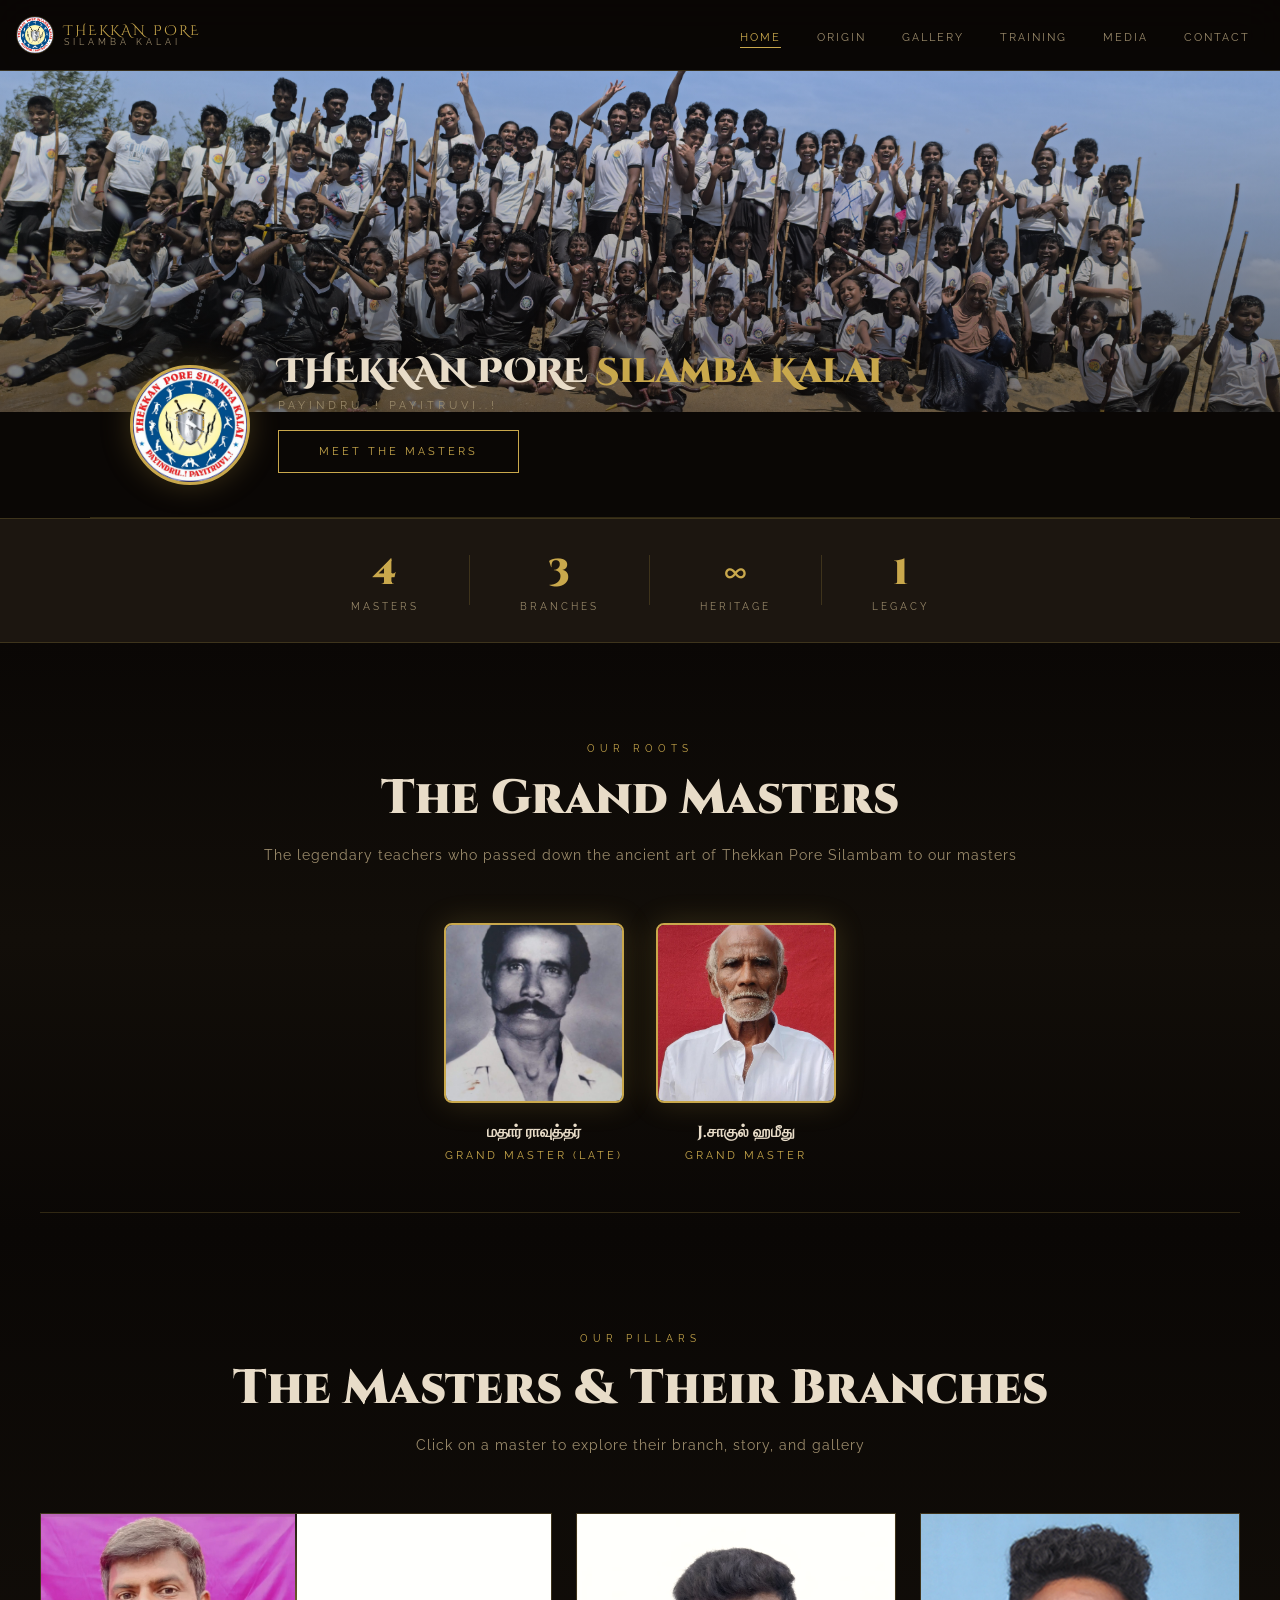
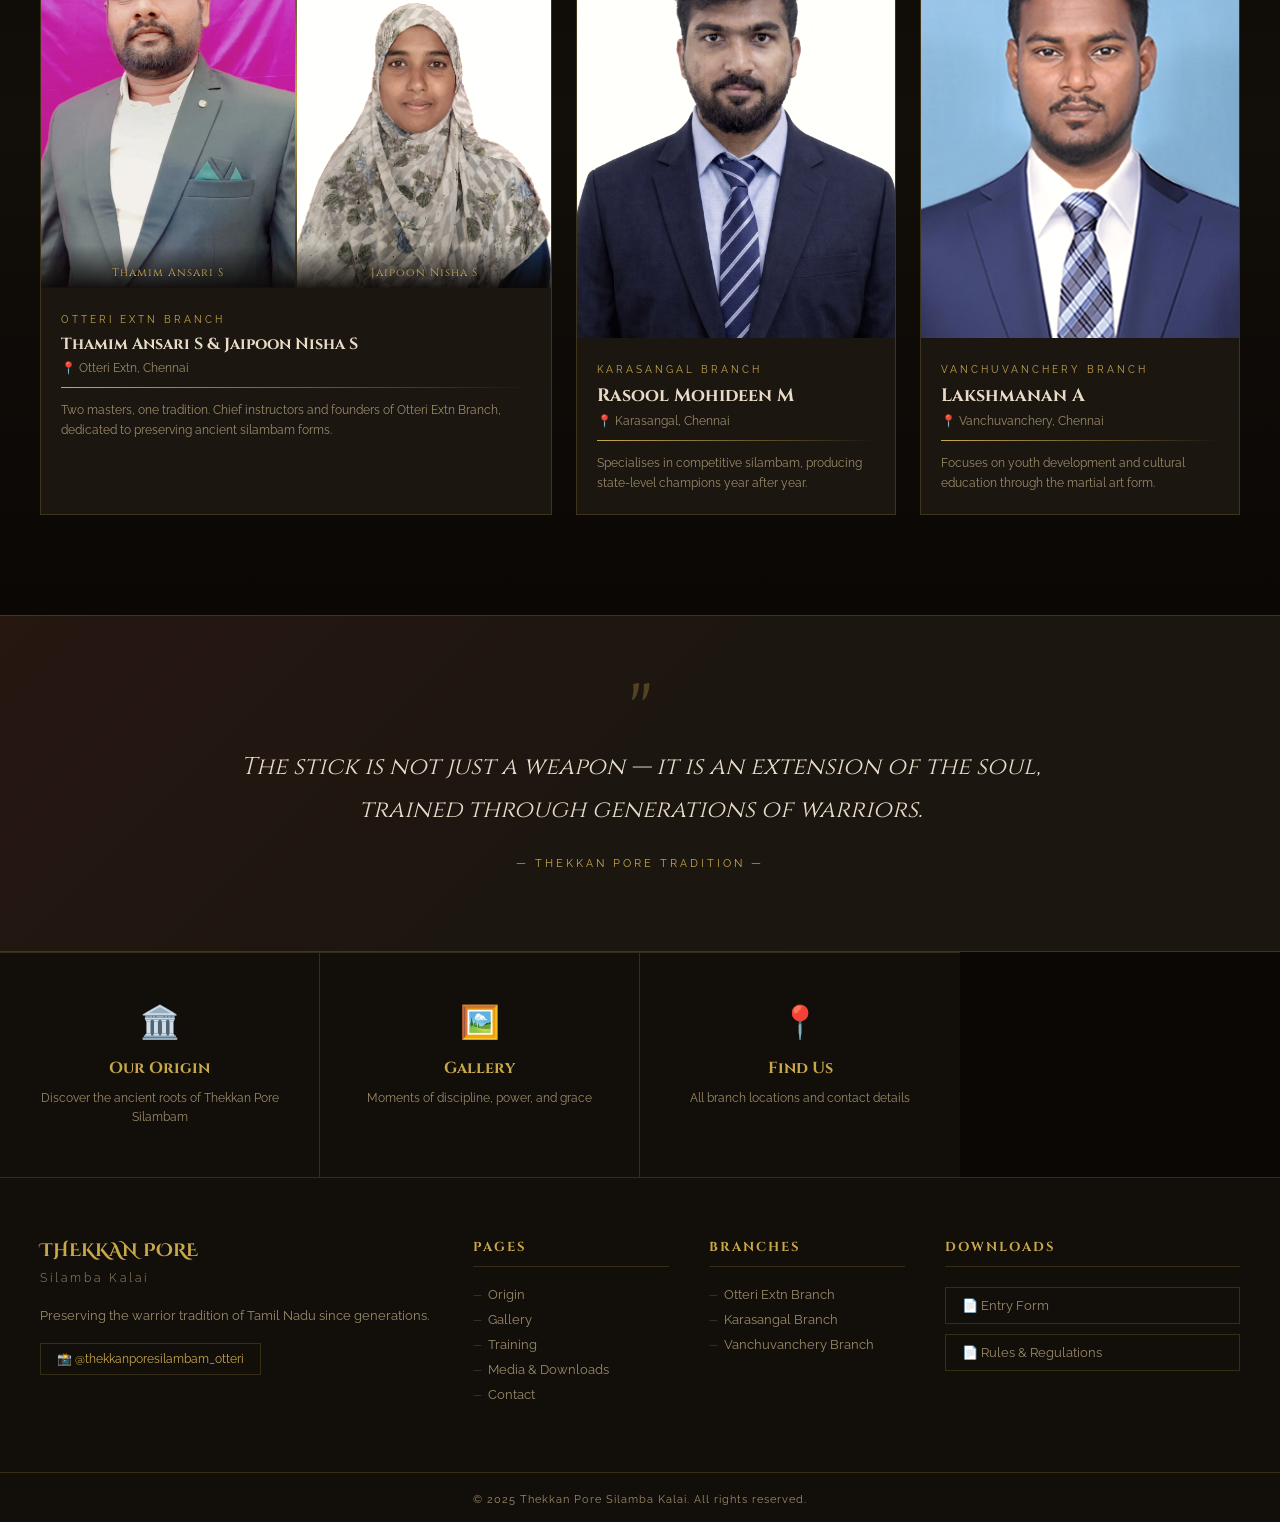
==== commit 3825a847: "Add files via upload" ====
--- a/index.html
+++ b/index.html
@@ -36,7 +36,7 @@
     <div class="hero-banner-overlay"></div>
   </header>
 
-  <!-- PROFILE SECTION (YouTube-style) -->
+  <!-- PROFILE SECTION -->
   <div class="profile-section">
     <div class="profile-logo-wrap">
       <img src="images/profile-logo.png" alt="Thekkan Pore Silamba Kalai" class="profile-logo" onerror="this.src='images/class-logo.png'"/>
@@ -48,15 +48,15 @@
     </div>
   </div>
 
-  <!-- ABOUT STRIP -->
+  <!-- ABOUT STRIP — counts auto-update from branches.js -->
   <section class="about-strip">
     <div class="strip-item">
-      <span class="strip-num">4</span>
+      <span class="strip-num" id="masterCount">—</span>
       <span class="strip-label">Masters</span>
     </div>
     <div class="strip-divider"></div>
     <div class="strip-item">
-      <span class="strip-num">3</span>
+      <span class="strip-num" id="branchCount">—</span>
       <span class="strip-label">Branches</span>
     </div>
     <div class="strip-divider"></div>
@@ -79,105 +79,46 @@
       <p class="section-desc">The legendary teachers who passed down the ancient art of Thekkan Pore Silambam to our masters</p>
     </div>
     <div style="display:flex;justify-content:center;gap:32px;flex-wrap:wrap;margin-top:40px;">
-
-      <!-- Grand Master 1 -->
       <div class="scroll-reveal" style="text-align:center;">
         <div style="width:180px;height:180px;border-radius:8px;overflow:hidden;border:2px solid var(--gold);margin:0 auto 18px;box-shadow:0 0 30px rgba(201,168,76,0.2);">
-          <img src="images/grandmaster1.jpg" alt="Grand Master 1"
-            onerror="this.src='images/placeholder.jpg'"
-            style="width:100%;height:100%;object-fit:cover;"/>
+          <img src="images/grandmaster1.jpg" alt="Grand Master 1" onerror="this.src='images/placeholder.jpg'" style="width:100%;height:100%;object-fit:cover;"/>
         </div>
         <h3 style="font-family:'Cinzel',serif;font-size:16px;color:var(--text);margin-bottom:6px;">மதார் ராவுத்தர்</h3>
         <p style="font-size:11px;letter-spacing:3px;color:var(--gold);text-transform:uppercase;">Grand Master (LATE)</p>
       </div>
-
-      <!-- Grand Master 2 -->
       <div class="scroll-reveal" style="text-align:center;">
         <div style="width:180px;height:180px;border-radius:8px;overflow:hidden;border:2px solid var(--gold);margin:0 auto 18px;box-shadow:0 0 30px rgba(201,168,76,0.2);">
-          <img src="images/grandmaster2.jpg" alt="Grand Master 2"
-            onerror="this.src='images/placeholder.jpg'"
-            style="width:100%;height:100%;object-fit:cover;"/>
+          <img src="images/grandmaster2.jpg" alt="Grand Master 2" onerror="this.src='images/placeholder.jpg'" style="width:100%;height:100%;object-fit:cover;"/>
         </div>
         <h3 style="font-family:'Cinzel',serif;font-size:16px;color:var(--text);margin-bottom:6px;">J.சாகுல் ஹமீது</h3>
         <p style="font-size:11px;letter-spacing:3px;color:var(--gold);text-transform:uppercase;">Grand Master</p>
       </div>
-
     </div>
     <div style="text-align:center;margin-top:50px;border-bottom:1px solid var(--border);padding-bottom:0;"></div>
   </section>
 
-  <!-- MASTERS SECTION -->
+  <!-- MASTERS / BRANCHES SECTION — built dynamically from branches.js -->
   <section class="masters-section" id="masters">
     <div class="section-header">
       <p class="section-pre">Our Pillars</p>
       <h2 class="section-title">The Masters & Their Branches</h2>
       <p class="section-desc">Click on a master to explore their branch, story, and gallery</p>
     </div>
-    <div class="masters-grid masters-grid-3">
+    <div class="masters-grid masters-grid-3" id="mastersGrid">
+      <!-- Populated by branches.js → buildMastersGrid() -->
+    </div>
+  </section>
 
-      <!-- BRANCH I — 2 Masters side by side -->
-      <div class="master-card branch1-double" onclick="window.location='pages/branch1.html'" data-branch="1">
-        <div class="card-glow"></div>
-        <!-- Double photo row -->
-        <div class="double-img-row">
-          <div class="double-img-wrap">
-            <img src="images/master1.jpg" alt="Master 1" onerror="this.src='images/placeholder.jpg'" />
-            <div class="double-name">Thamim Ansari S</div>
-          </div>
-          <div class="double-divider"></div>
-          <div class="double-img-wrap">
-            <img src="images/master2.jpg" alt="Master 2" onerror="this.src='images/placeholder.jpg'" />
-            <div class="double-name">Jaipoon Nisha S</div>
-          </div>
-          <div class="card-overlay">
-            <span class="card-cta">Enter Branch →</span>
-          </div>
-        </div>
-        <div class="card-info">
-          <span class="card-branch">Otteri Extn Branch</span>
-          <h3 class="card-name" style="font-size:16px;">Thamim Ansari S &amp; Jaipoon Nisha S</h3>
-          <p class="card-location">📍 Otteri Extn, Chennai</p>
-          <div class="card-border-line"></div>
-          <p class="card-desc">Two masters, one tradition. Chief instructors and founders of Otteri Extn Branch, dedicated to preserving ancient silambam forms.</p>
-        </div>
-      </div>
-
-      <!-- BRANCH II — Master 3 -->
-      <div class="master-card" onclick="window.location='pages/branch2.html'" data-branch="2">
-        <div class="card-glow"></div>
-        <div class="card-img-wrap">
-          <img src="images/master3.jpg" alt="Master 3" onerror="this.src='images/placeholder.jpg'" />
-          <div class="card-overlay">
-            <span class="card-cta">Enter Branch →</span>
-          </div>
-        </div>
-        <div class="card-info">
-          <span class="card-branch">karasangal</span>
-          <h3 class="card-name">Rasool Mohideen M</h3>
-          <p class="card-location">📍 Karasangal, Chennai</p>
-          <div class="card-border-line"></div>
-          <p class="card-desc">Specialises in competitive silambam, producing state-level champions year after year.</p>
-        </div>
-      </div>
-
-      <!-- BRANCH III — Master 4 -->
-      <div class="master-card" onclick="window.location='pages/branch3.html'" data-branch="3">
-        <div class="card-glow"></div>
-        <div class="card-img-wrap">
-          <img src="images/master4.jpg" alt="Master 4" onerror="this.src='images/placeholder.jpg'" />
-          <div class="card-overlay">
-            <span class="card-cta">Enter Branch →</span>
-          </div>
-        </div>
-        <div class="card-info">
-          <span class="card-branch">vanchuvanchery</span>
-          <h3 class="card-name">Lakshmanan A</h3>
-          <p class="card-location">📍 Vanchuvanchery, Chennai</p>
-          <div class="card-border-line"></div>
-          <p class="card-desc">Focuses on youth development and cultural education through the martial art form.</p>
-        </div>
-      </div>
-
+  <!-- STUDENT BRANCHES SECTION — auto-hidden if no student branches yet -->
+  <section class="masters-section" id="studentBranchesSection" style="display:none;background:var(--dark2);border-top:1px solid var(--border);">
+    <div class="section-header">
+      <span class="student-section-label">Student Branches</span>
+      <p class="section-pre" style="margin-top:8px;">Growing the Legacy</p>
+      <h2 class="section-title" style="color:#ccc;">Our Student Branches</h2>
+      <p class="section-desc">Branches opened by students who trained under our masters — carrying the tradition forward</p>
+    </div>
+    <div class="masters-grid masters-grid-3" id="studentGrid">
+      <!-- Populated by branches.js → buildStudentGrid() -->
     </div>
   </section>
 
@@ -186,7 +127,7 @@
     <div class="quote-inner">
       <span class="quote-mark">"</span>
       <p class="quote-text">The stick is not just a weapon — it is an extension of the soul, trained through generations of warriors.</p>
-      <span class="quote-author">— Thekkan Pore Tradition —  </span>
+      <span class="quote-author">— Thekkan Pore Tradition —</span>
     </div>
   </section>
 
@@ -202,11 +143,10 @@
       <h3>Gallery</h3>
       <p>Moments of discipline, power, and grace</p>
     </a>
-       </a>
     <a href="pages/contact.html" class="ql-card">
       <div class="ql-icon">📍</div>
       <h3>Find Us</h3>
-      <p>All 4 branch locations and contact details</p>
+      <p>All branch locations and contact details</p>
     </a>
   </section>
 
@@ -230,10 +170,8 @@
       </div>
       <div class="footer-branches">
         <h4>Branches</h4>
-        <ul>
-          <li><a href="pages/branch1.html">Otteri Extn Branch</a></li>
-          <li><a href="pages/branch2.html">karasangal</a></li>
-          <li><a href="pages/branch3.html">vanchuvanchery</a></li>
+        <ul id="footerBranchList">
+          <!-- Populated by branches.js → buildFooterBranches() -->
         </ul>
       </div>
       <div class="footer-downloads">
@@ -247,6 +185,15 @@
     </div>
   </footer>
 
+  <script src="js/branches.js"></script>
   <script src="js/main.js"></script>
+  <script>
+    // Build dynamic sections from BRANCHES data
+    buildMastersGrid();
+    buildStudentGrid();
+    buildFooterBranches('pages/');
+    injectBranchCount();
+    injectMasterCount();
+  </script>
 </body>
 </html>
--- a/css/style.css
+++ b/css/style.css
@@ -1383,3 +1383,98 @@
   word-break: break-word;
   overflow-wrap: break-word;
 }
+
+/* ===== ORIGIN PAGE — content + sidebar grid ===== */
+.origin-content-grid {
+  display: grid;
+  grid-template-columns: 1.4fr 0.6fr;
+  gap: 40px;
+  align-items: start;
+}
+@media (max-width: 768px) {
+  .origin-content-grid {
+    grid-template-columns: 1fr;
+    gap: 32px;
+  }
+  /* Move Key Techniques sidebar below the main text naturally */
+  .origin-content-grid > div:last-child {
+    order: 2;
+  }
+}
+
+/* ===== STUDENT BRANCH CARDS (silver theme) ===== */
+.student-card {
+  background: var(--dark3);
+  border: 1px solid #3a3a3a;
+  cursor: pointer;
+  transition: var(--transition);
+  position: relative;
+  overflow: hidden;
+}
+.student-card:hover {
+  transform: translateY(-8px);
+  border-color: #aaaaaa;
+  box-shadow: 0 20px 60px rgba(0,0,0,0.5), 0 0 30px rgba(180,180,180,0.1);
+}
+.student-card .card-glow {
+  background: linear-gradient(135deg, transparent 30%, rgba(180,180,180,0.06) 100%);
+}
+.student-card:hover .card-glow { opacity: 1; }
+.student-card:hover .card-img-wrap img {
+  transform: scale(1.06);
+  filter: grayscale(0%);
+}
+.student-card:hover .card-overlay { opacity: 1; }
+.student-card .card-cta {
+  color: #b0b0b0;
+  border-color: #b0b0b0;
+}
+.student-card .card-branch { color: #aaaaaa; }
+.student-card .card-border-line {
+  background: linear-gradient(90deg, #888, transparent);
+}
+.student-card .trained-under {
+  font-size: 10px;
+  letter-spacing: 2px;
+  text-transform: uppercase;
+  color: #777;
+  margin-bottom: 6px;
+  font-family: 'Raleway', sans-serif;
+}
+.student-card .trained-under span {
+  color: #999;
+}
+
+/* student branches section label */
+.student-section-label {
+  display: inline-block;
+  font-size: 10px;
+  letter-spacing: 3px;
+  text-transform: uppercase;
+  color: #888;
+  border: 1px solid #333;
+  padding: 4px 14px;
+  margin-bottom: 8px;
+  font-family: 'Raleway', sans-serif;
+}
+
+/* contact page — student branch card silver variant */
+.location-card.student-branch {
+  border-color: #2e2e2e;
+}
+.location-card.student-branch:hover {
+  border-color: #888;
+  box-shadow: 0 8px 30px rgba(150,150,150,0.06);
+}
+.location-card.student-branch h3 { color: #ccc; }
+.location-card.student-branch .view-branch-link {
+  color: #999 !important;
+  border-color: #333 !important;
+}
+.location-card.student-branch .trained-tag {
+  font-size: 11px;
+  color: #666;
+  letter-spacing: 1px;
+  margin-bottom: 8px;
+  display: block;
+}
